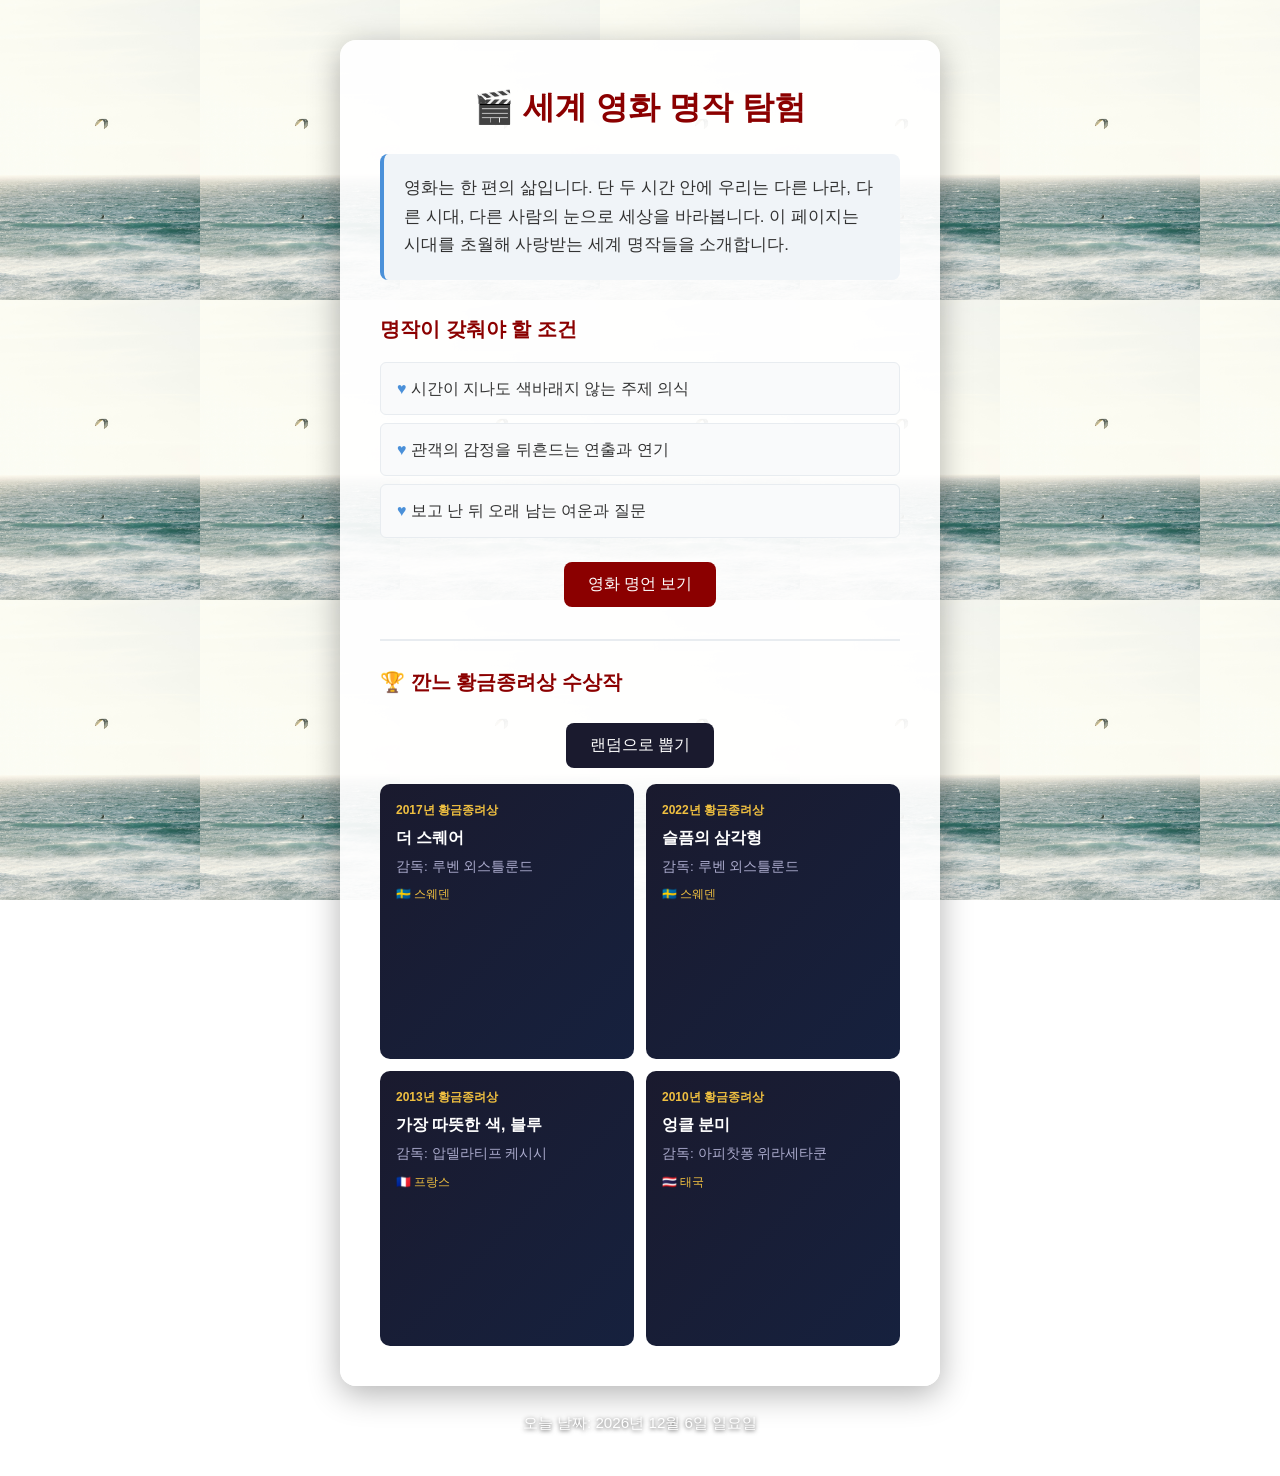
==== index.html @ 2d7889c3 "영화 명작 소개 페이지 첫 커밋 Co-Authored-By: Claude Fable 5 <noreply@anthropic.com>" ====
<!DOCTYPE html>
<html lang="ko">
<head>
  <meta charset="UTF-8">
  <meta name="viewport" content="width=device-width, initial-scale=1.0">
  <title>세계 영화 명작 탐험</title>
  <style>
    /* 전체 페이지 기본 스타일 */
    * {
      margin: 0;
      padding: 0;
      box-sizing: border-box;
    }

    body {
      font-family: "Malgun Gothic", "Apple SD Gothic Neo", sans-serif;
      background-image: url("profile.jpg");
      background-size: 200px auto;
      background-repeat: repeat;
      background-attachment: fixed;
      color: #333333;
      line-height: 1.7;
      padding: 40px 20px;
    }

    /* 내용을 담는 카드 영역 */
    .container {
      max-width: 600px;
      margin: 0 auto;
      background-color: rgba(255, 255, 255, 0.92);
      border-radius: 16px;
      padding: 40px;
      box-shadow: 0 8px 32px rgba(0, 0, 0, 0.3);
    }

    /* 페이지 제목 */
    h1 {
      font-size: 2rem;
      color: #8b0000;
      margin-bottom: 20px;
      text-align: center;
    }

    /* 소개 문단 */
    .intro {
      font-size: 1.05rem;
      color: #333333;
      margin-bottom: 32px;
      padding: 20px;
      background-color: #f0f4f8;
      border-radius: 8px;
      border-left: 4px solid #4a90d9;
    }

    /* 좋아하는 것 섹션 제목 */
    h2 {
      font-size: 1.25rem;
      color: #8b0000;
      margin-bottom: 16px;
    }

    /* 목록 스타일 */
    ul {
      list-style: none;
      padding: 0;
    }

    li {
      padding: 12px 16px;
      margin-bottom: 8px;
      color: #333333;
      background-color: #f9fafb;
      border-radius: 6px;
      border: 1px solid #e8ecf0;
    }

    li::before {
      content: "♥ ";
      color: #4a90d9;
    }

    /* 버튼 스타일 */
    button {
      display: block;
      margin: 24px auto 0;
      padding: 12px 24px;
      font-size: 1rem;
      color: #ffffff;
      background-color: #8b0000;
      border: none;
      border-radius: 8px;
      cursor: pointer;
    }

    button:hover {
      background-color: #a52a2a;
    }

    /* 메시지 (처음에는 숨김) */
    #message {
      display: none;
      margin-top: 16px;
      padding: 16px;
      text-align: center;
      font-size: 1.2rem;
      font-weight: bold;
      color: #8b0000;
      background-color: #fff3cd;
      border-radius: 8px;
    }

    /* 깐느 섹션 */
    .cannes-section {
      margin-top: 32px;
      border-top: 2px solid #e8ecf0;
      padding-top: 24px;
    }

    .cannes-grid {
      display: grid;
      grid-template-columns: 1fr 1fr;
      gap: 12px;
      margin-top: 16px;
    }

    .cannes-card {
      background: linear-gradient(135deg, #1a1a2e, #16213e);
      border-radius: 10px;
      padding: 16px;
      color: #ffffff;
    }

    .cannes-card .year {
      font-size: 0.75rem;
      color: #f0c040;
      font-weight: bold;
      margin-bottom: 4px;
    }

    .cannes-card .title {
      font-size: 1rem;
      font-weight: bold;
      margin-bottom: 4px;
      color: #ffffff;
    }

    .cannes-card .director {
      font-size: 0.85rem;
      color: #aaaacc;
    }

    .cannes-card .country {
      font-size: 0.75rem;
      color: #f0c040;
      margin-top: 6px;
    }

    .cannes-card .map {
      width: 100%;
      height: 120px;
      border: none;
      border-radius: 6px;
      margin-top: 10px;
    }

    .btn-cannes {
      background-color: #1a1a2e;
    }

    .btn-cannes:hover {
      background-color: #16213e;
    }

    /* 페이지 맨 아래 날짜 */
    .date-footer {
      max-width: 600px;
      margin: 24px auto 0;
      text-align: center;
      font-size: 0.95rem;
      color: #ffffff;
      text-shadow: 0 1px 4px rgba(0, 0, 0, 0.7);
    }
  </style>
</head>
<body>

  <div class="container">
    <!-- 제목 -->
    <h1>🎬 세계 영화 명작 탐험</h1>

    <!-- 소개 문단 -->
    <p class="intro">
      영화는 한 편의 삶입니다. 단 두 시간 안에 우리는 다른 나라, 다른 시대, 다른 사람의 눈으로 세상을 바라봅니다.
      이 페이지는 시대를 초월해 사랑받는 세계 명작들을 소개합니다.
    </p>

    <!-- 명작 영화의 조건 -->
    <h2>명작이 갖춰야 할 조건</h2>
    <ul>
      <li>시간이 지나도 색바래지 않는 주제 의식</li>
      <li>관객의 감정을 뒤흔드는 연출과 연기</li>
      <li>보고 난 뒤 오래 남는 여운과 질문</li>
    </ul>

    <!-- 버튼을 누르면 메시지가 나타남 -->
    <button onclick="showMessage()">영화 명언 보기</button>
    <p id="message"></p>


    <!-- 깐느 수상작 섹션 -->
    <div class="cannes-section">
      <h2>🏆 깐느 황금종려상 수상작</h2>
      <button class="btn-cannes" onclick="drawCannes()">랜덤으로 뽑기</button>
      <div class="cannes-grid" id="cannes-grid"></div>
    </div>
  </div>

  <!-- 오늘 날짜 -->
  <p class="date-footer" id="today-date"></p>

  <script>
    const quotes = [
      { text: "\"영화는 꿈을 꾸는 또 다른 방식이다.\"", person: "장 뤽 고다르", wiki: "Jean-Luc_Godard" },
      { text: "\"위대한 영화는 당신이 혼자가 아님을 느끼게 한다.\"", person: "로저 이버트", wiki: "Roger_Ebert" },
      { text: "\"카메라는 거짓말하지 않는다. 단지 진실을 다르게 볼 뿐이다.\"", person: "오손 웰스", wiki: "Orson_Welles" },
      { text: "\"영화는 삶에서 놓친 것들을 보여준다.\"", person: "잉마르 베리만", wiki: "Ingmar_Bergman" },
      { text: "\"모든 영화는 기적이다.\"", person: "마틴 스코세이지", wiki: "Martin_Scorsese" },
    ];

    // 위키피디아 API로 인물 사진 미리 로드
    const photoCache = {};
    quotes.forEach(q => {
      fetch(`https://en.wikipedia.org/w/api.php?action=query&titles=${q.wiki}&prop=pageimages&format=json&pithumbsize=1200&origin=*`)
        .then(r => r.json())
        .then(data => {
          const pages = data.query.pages;
          const page = pages[Object.keys(pages)[0]];
          if (page.thumbnail) photoCache[q.wiki] = page.thumbnail.source;
        });
    });

    let lastIndex = -1;

    function showMessage() {
      let idx;
      do { idx = Math.floor(Math.random() * quotes.length); } while (idx === lastIndex && quotes.length > 1);
      lastIndex = idx;

      const q = quotes[idx];
      const messageBox = document.getElementById("message");
      messageBox.textContent = `${q.text} — ${q.person}`;
      messageBox.style.display = "block";

      if (photoCache[q.wiki]) {
        document.body.style.backgroundImage = `url("${photoCache[q.wiki]}")`;
      }
    }

    const cannesFilms = [
      { year: 2024, title: "아노라", director: "숀 베이커", country: "🇺🇸 미국", mapQ: "New York, USA" },
      { year: 2023, title: "추락의 해부", director: "쥐스틴 트리에", country: "🇫🇷 프랑스", mapQ: "France" },
      { year: 2022, title: "슬픔의 삼각형", director: "루벤 외스틀룬드", country: "🇸🇪 스웨덴", mapQ: "Sweden" },
      { year: 2021, title: "티탄", director: "줄리아 뒤쿠르노", country: "🇫🇷 프랑스", mapQ: "France" },
      { year: 2019, title: "기생충", director: "봉준호", country: "🇰🇷 한국", mapQ: "Seoul, South Korea" },
      { year: 2018, title: "어느 가족", director: "고레에다 히로카즈", country: "🇯🇵 일본", mapQ: "Tokyo, Japan" },
      { year: 2017, title: "더 스퀘어", director: "루벤 외스틀룬드", country: "🇸🇪 스웨덴", mapQ: "Stockholm, Sweden" },
      { year: 2016, title: "나, 다니엘 블레이크", director: "켄 로치", country: "🇬🇧 영국", mapQ: "Newcastle, England" },
      { year: 2015, title: "디판", director: "자크 오디아르", country: "🇫🇷 프랑스", mapQ: "Paris, France" },
      { year: 2014, title: "윈터 슬립", director: "누리 빌게 제일란", country: "🇹🇷 튀르키예", mapQ: "Cappadocia, Turkey" },
      { year: 2013, title: "가장 따뜻한 색, 블루", director: "압델라티프 케시시", country: "🇫🇷 프랑스", mapQ: "Lille, France" },
      { year: 2012, title: "아무르", director: "미카엘 하네케", country: "🇦🇹 오스트리아", mapQ: "Vienna, Austria" },
      { year: 2011, title: "트리 오브 라이프", director: "테렌스 맬릭", country: "🇺🇸 미국", mapQ: "Texas, USA" },
      { year: 2010, title: "엉클 분미", director: "아피찻퐁 위라세타쿤", country: "🇹🇭 태국", mapQ: "Khon Kaen, Thailand" },
      { year: 2008, title: "클래스", director: "로랑 캉테", country: "🇫🇷 프랑스", mapQ: "Paris, France" },
      { year: 2007, title: "4개월, 3주 그리고 2일", director: "크리스티안 문쥬", country: "🇷🇴 루마니아", mapQ: "Bucharest, Romania" },
    ];

    function drawCannes() {
      const shuffled = [...cannesFilms].sort(() => Math.random() - 0.5);
      const picked = shuffled.slice(0, 4);
      const grid = document.getElementById("cannes-grid");
      grid.innerHTML = picked.map(f => {
        const mapSrc = `https://maps.google.com/maps?q=${encodeURIComponent(f.mapQ)}&output=embed&z=5`;
        return `
        <div class="cannes-card">
          <div class="year">${f.year}년 황금종려상</div>
          <div class="title">${f.title}</div>
          <div class="director">감독: ${f.director}</div>
          <div class="country">${f.country}</div>
          <iframe class="map" src="${mapSrc}" loading="lazy" allowfullscreen></iframe>
        </div>`;
      }).join("");
    }

    drawCannes();

    // 페이지가 열릴 때 오늘 날짜 표시
    const today = new Date();
    const dateText = today.toLocaleDateString("ko-KR", {
      year: "numeric",
      month: "long",
      day: "numeric",
      weekday: "long"
    });
    document.getElementById("today-date").textContent = "오늘 날짜: " + dateText;
  </script>

</body>
</html>
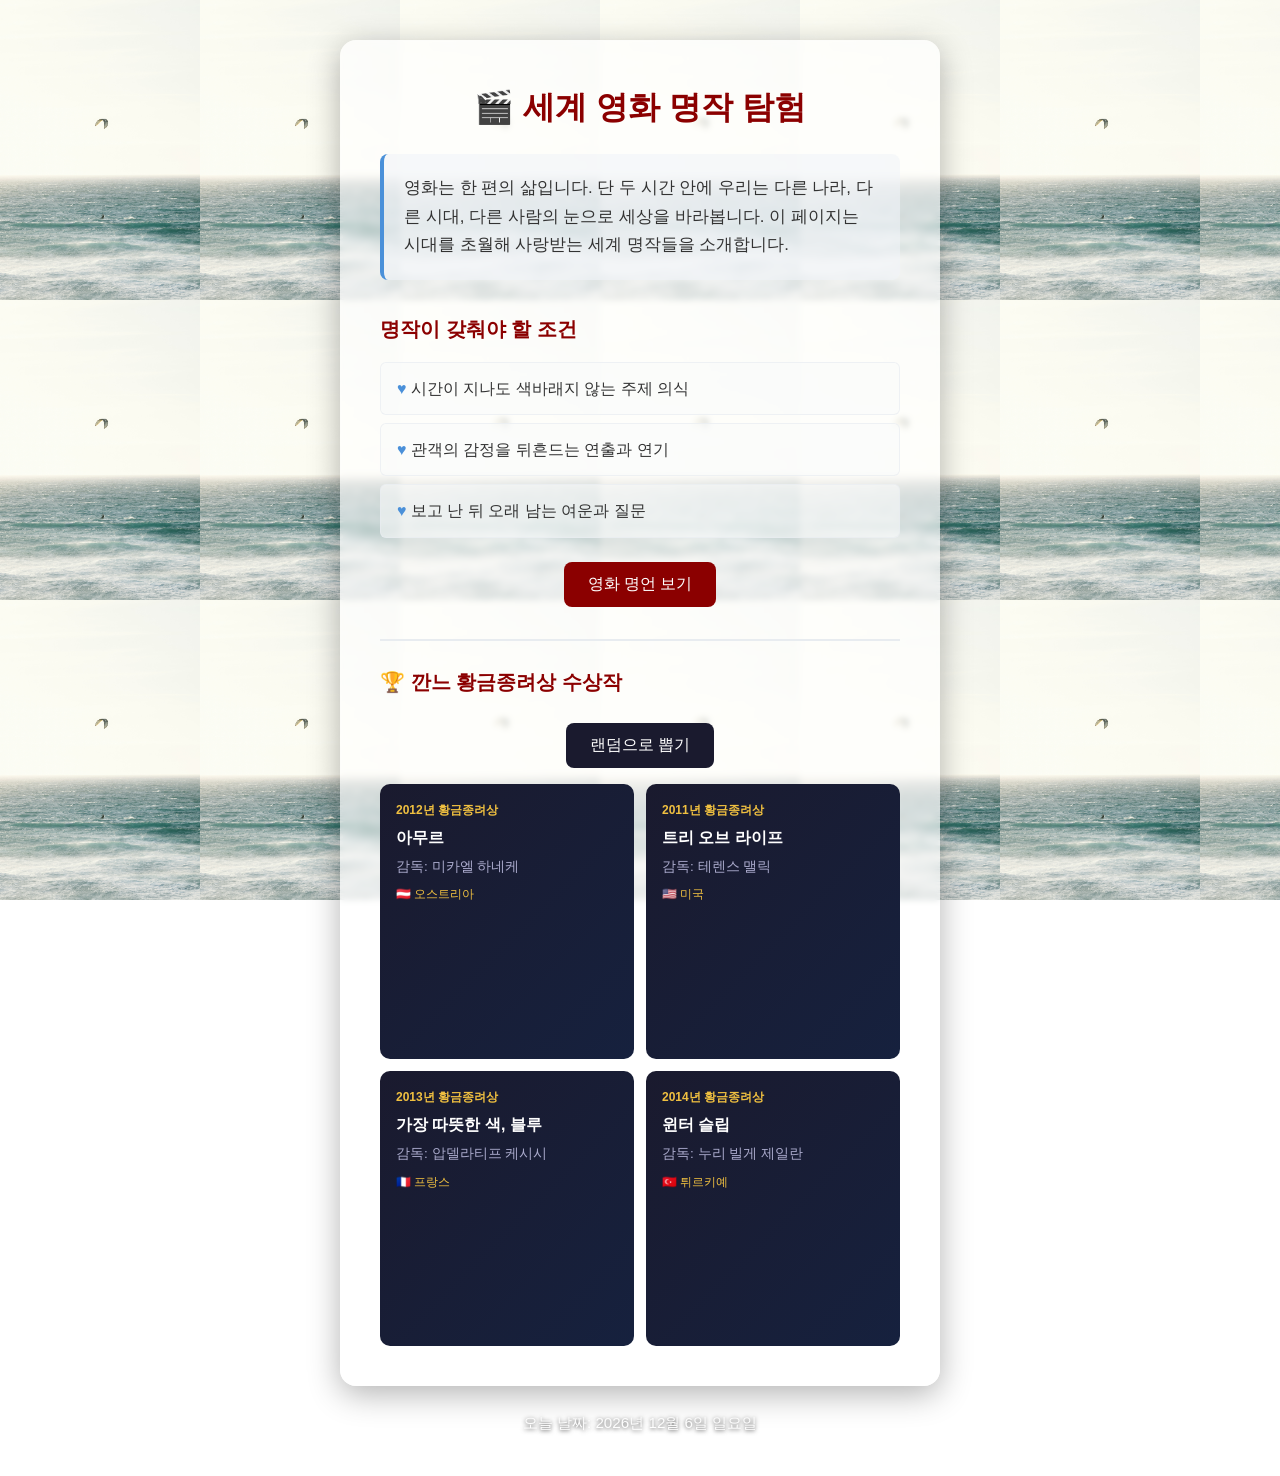
==== commit a7e4e596: "모바일 글자 크기 조정 및 카드 배경 반투명 처리 Co-Authored-By: Claude Fable 5 <noreply@anthropic.com>" ====
--- a/index.html
+++ b/index.html
@@ -27,7 +27,8 @@
     .container {
       max-width: 600px;
       margin: 0 auto;
-      background-color: rgba(255, 255, 255, 0.92);
+      background-color: rgba(255, 255, 255, 0.65);
+      backdrop-filter: blur(3px);
       border-radius: 16px;
       padding: 40px;
       box-shadow: 0 8px 32px rgba(0, 0, 0, 0.3);
@@ -47,7 +48,7 @@
       color: #333333;
       margin-bottom: 32px;
       padding: 20px;
-      background-color: #f0f4f8;
+      background-color: rgba(240, 244, 248, 0.6);
       border-radius: 8px;
       border-left: 4px solid #4a90d9;
     }
@@ -69,9 +70,9 @@
       padding: 12px 16px;
       margin-bottom: 8px;
       color: #333333;
-      background-color: #f9fafb;
+      background-color: rgba(249, 250, 251, 0.6);
       border-radius: 6px;
-      border: 1px solid #e8ecf0;
+      border: 1px solid rgba(232, 236, 240, 0.7);
     }
 
     li::before {
@@ -179,6 +180,43 @@
       font-size: 0.95rem;
       color: #ffffff;
       text-shadow: 0 1px 4px rgba(0, 0, 0, 0.7);
+    }
+    /* 모바일 화면 (600px 이하) */
+    @media (max-width: 600px) {
+      body {
+        padding: 20px 12px;
+        font-size: 0.9rem;
+      }
+
+      .container {
+        padding: 24px 16px;
+      }
+
+      h1 {
+        font-size: 1.4rem;
+      }
+
+      h2 {
+        font-size: 1.1rem;
+      }
+
+      .intro {
+        font-size: 0.9rem;
+        padding: 14px;
+      }
+
+      li {
+        font-size: 0.9rem;
+        padding: 10px 12px;
+      }
+
+      #message {
+        font-size: 1rem;
+      }
+
+      .cannes-grid {
+        grid-template-columns: 1fr;
+      }
     }
   </style>
 </head>
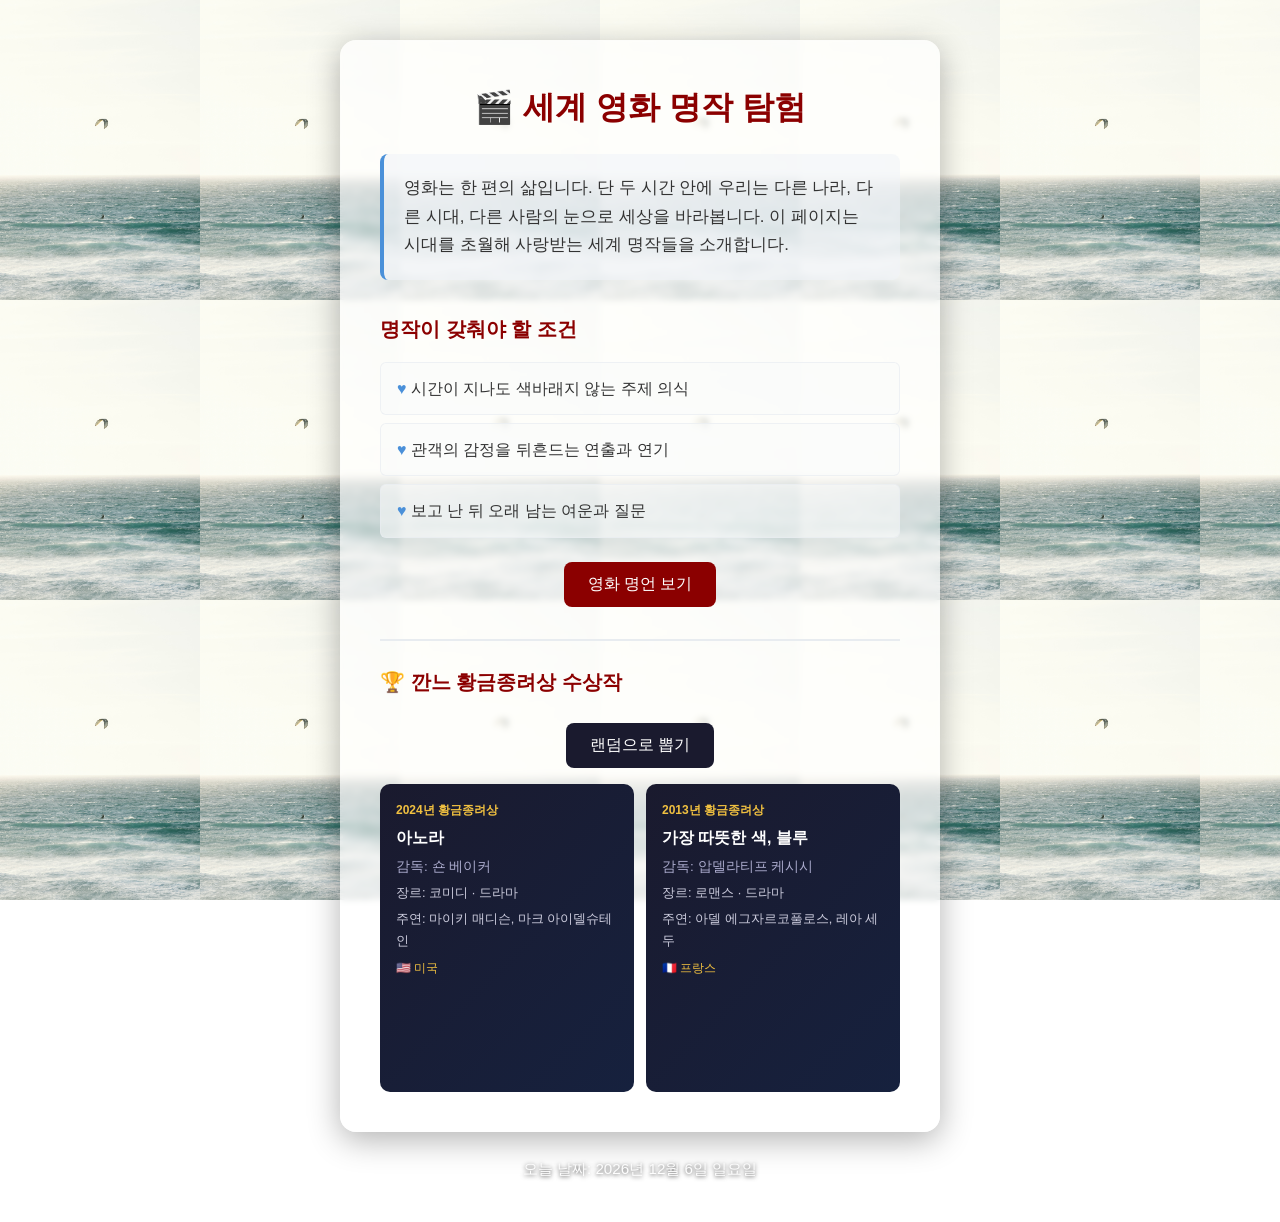
==== commit e5fedcbe: "영화 카드 2개 표시, 지도 축소, 장르/주연배우 추가 Co-Authored-By: Claude Fable 5 <noreply@anthropic.com>" ====
--- a/index.html
+++ b/index.html
@@ -156,9 +156,16 @@
       margin-top: 6px;
     }
 
+    .cannes-card .genre,
+    .cannes-card .actors {
+      font-size: 0.8rem;
+      color: #ccccdd;
+      margin-top: 4px;
+    }
+
     .cannes-card .map {
       width: 100%;
-      height: 120px;
+      height: 80px;
       border: none;
       border-radius: 6px;
       margin-top: 10px;
@@ -295,27 +302,27 @@
     }
 
     const cannesFilms = [
-      { year: 2024, title: "아노라", director: "숀 베이커", country: "🇺🇸 미국", mapQ: "New York, USA" },
-      { year: 2023, title: "추락의 해부", director: "쥐스틴 트리에", country: "🇫🇷 프랑스", mapQ: "France" },
-      { year: 2022, title: "슬픔의 삼각형", director: "루벤 외스틀룬드", country: "🇸🇪 스웨덴", mapQ: "Sweden" },
-      { year: 2021, title: "티탄", director: "줄리아 뒤쿠르노", country: "🇫🇷 프랑스", mapQ: "France" },
-      { year: 2019, title: "기생충", director: "봉준호", country: "🇰🇷 한국", mapQ: "Seoul, South Korea" },
-      { year: 2018, title: "어느 가족", director: "고레에다 히로카즈", country: "🇯🇵 일본", mapQ: "Tokyo, Japan" },
-      { year: 2017, title: "더 스퀘어", director: "루벤 외스틀룬드", country: "🇸🇪 스웨덴", mapQ: "Stockholm, Sweden" },
-      { year: 2016, title: "나, 다니엘 블레이크", director: "켄 로치", country: "🇬🇧 영국", mapQ: "Newcastle, England" },
-      { year: 2015, title: "디판", director: "자크 오디아르", country: "🇫🇷 프랑스", mapQ: "Paris, France" },
-      { year: 2014, title: "윈터 슬립", director: "누리 빌게 제일란", country: "🇹🇷 튀르키예", mapQ: "Cappadocia, Turkey" },
-      { year: 2013, title: "가장 따뜻한 색, 블루", director: "압델라티프 케시시", country: "🇫🇷 프랑스", mapQ: "Lille, France" },
-      { year: 2012, title: "아무르", director: "미카엘 하네케", country: "🇦🇹 오스트리아", mapQ: "Vienna, Austria" },
-      { year: 2011, title: "트리 오브 라이프", director: "테렌스 맬릭", country: "🇺🇸 미국", mapQ: "Texas, USA" },
-      { year: 2010, title: "엉클 분미", director: "아피찻퐁 위라세타쿤", country: "🇹🇭 태국", mapQ: "Khon Kaen, Thailand" },
-      { year: 2008, title: "클래스", director: "로랑 캉테", country: "🇫🇷 프랑스", mapQ: "Paris, France" },
-      { year: 2007, title: "4개월, 3주 그리고 2일", director: "크리스티안 문쥬", country: "🇷🇴 루마니아", mapQ: "Bucharest, Romania" },
+      { year: 2024, title: "아노라", director: "숀 베이커", country: "🇺🇸 미국", mapQ: "New York, USA", genre: "코미디 · 드라마", actors: "마이키 매디슨, 마크 아이델슈테인" },
+      { year: 2023, title: "추락의 해부", director: "쥐스틴 트리에", country: "🇫🇷 프랑스", mapQ: "France", genre: "법정 · 미스터리", actors: "산드라 휠러, 스완 아를로" },
+      { year: 2022, title: "슬픔의 삼각형", director: "루벤 외스틀룬드", country: "🇸🇪 스웨덴", mapQ: "Sweden", genre: "블랙코미디 · 풍자", actors: "해리스 디킨슨, 샬비 딘" },
+      { year: 2021, title: "티탄", director: "줄리아 뒤쿠르노", country: "🇫🇷 프랑스", mapQ: "France", genre: "호러 · 스릴러", actors: "아가트 루셀, 뱅상 랭동" },
+      { year: 2019, title: "기생충", director: "봉준호", country: "🇰🇷 한국", mapQ: "Seoul, South Korea", genre: "블랙코미디 · 스릴러", actors: "송강호, 이선균, 조여정" },
+      { year: 2018, title: "어느 가족", director: "고레에다 히로카즈", country: "🇯🇵 일본", mapQ: "Tokyo, Japan", genre: "가족 · 드라마", actors: "릴리 프랭키, 안도 사쿠라" },
+      { year: 2017, title: "더 스퀘어", director: "루벤 외스틀룬드", country: "🇸🇪 스웨덴", mapQ: "Stockholm, Sweden", genre: "블랙코미디 · 풍자", actors: "클라에스 방, 엘리자베스 모스" },
+      { year: 2016, title: "나, 다니엘 블레이크", director: "켄 로치", country: "🇬🇧 영국", mapQ: "Newcastle, England", genre: "사회 · 드라마", actors: "데이브 존스, 헤일리 스콰이어스" },
+      { year: 2015, title: "디판", director: "자크 오디아르", country: "🇫🇷 프랑스", mapQ: "Paris, France", genre: "범죄 · 드라마", actors: "제수타산 안토니타산, 칼리스와리 스리니바산" },
+      { year: 2014, title: "윈터 슬립", director: "누리 빌게 제일란", country: "🇹🇷 튀르키예", mapQ: "Cappadocia, Turkey", genre: "드라마", actors: "할루크 빌기네르, 멜리사 쇠젠" },
+      { year: 2013, title: "가장 따뜻한 색, 블루", director: "압델라티프 케시시", country: "🇫🇷 프랑스", mapQ: "Lille, France", genre: "로맨스 · 드라마", actors: "아델 에그자르코풀로스, 레아 세두" },
+      { year: 2012, title: "아무르", director: "미카엘 하네케", country: "🇦🇹 오스트리아", mapQ: "Vienna, Austria", genre: "드라마", actors: "장루이 트랭티냥, 에마뉘엘 리바" },
+      { year: 2011, title: "트리 오브 라이프", director: "테렌스 맬릭", country: "🇺🇸 미국", mapQ: "Texas, USA", genre: "드라마 · 판타지", actors: "브래드 피트, 제시카 차스테인" },
+      { year: 2010, title: "엉클 분미", director: "아피찻퐁 위라세타쿤", country: "🇹🇭 태국", mapQ: "Khon Kaen, Thailand", genre: "판타지 · 드라마", actors: "타나팟 사이새마르, 젠지라 퐁파스" },
+      { year: 2008, title: "클래스", director: "로랑 캉테", country: "🇫🇷 프랑스", mapQ: "Paris, France", genre: "드라마", actors: "프랑수아 베고도" },
+      { year: 2007, title: "4개월, 3주 그리고 2일", director: "크리스티안 문쥬", country: "🇷🇴 루마니아", mapQ: "Bucharest, Romania", genre: "드라마", actors: "아나마리아 마링카, 라우라 바실리우" },
     ];
 
     function drawCannes() {
       const shuffled = [...cannesFilms].sort(() => Math.random() - 0.5);
-      const picked = shuffled.slice(0, 4);
+      const picked = shuffled.slice(0, 2);
       const grid = document.getElementById("cannes-grid");
       grid.innerHTML = picked.map(f => {
         const mapSrc = `https://maps.google.com/maps?q=${encodeURIComponent(f.mapQ)}&output=embed&z=5`;
@@ -324,6 +331,8 @@
           <div class="year">${f.year}년 황금종려상</div>
           <div class="title">${f.title}</div>
           <div class="director">감독: ${f.director}</div>
+          <div class="genre">장르: ${f.genre}</div>
+          <div class="actors">주연: ${f.actors}</div>
           <div class="country">${f.country}</div>
           <iframe class="map" src="${mapSrc}" loading="lazy" allowfullscreen></iframe>
         </div>`;
